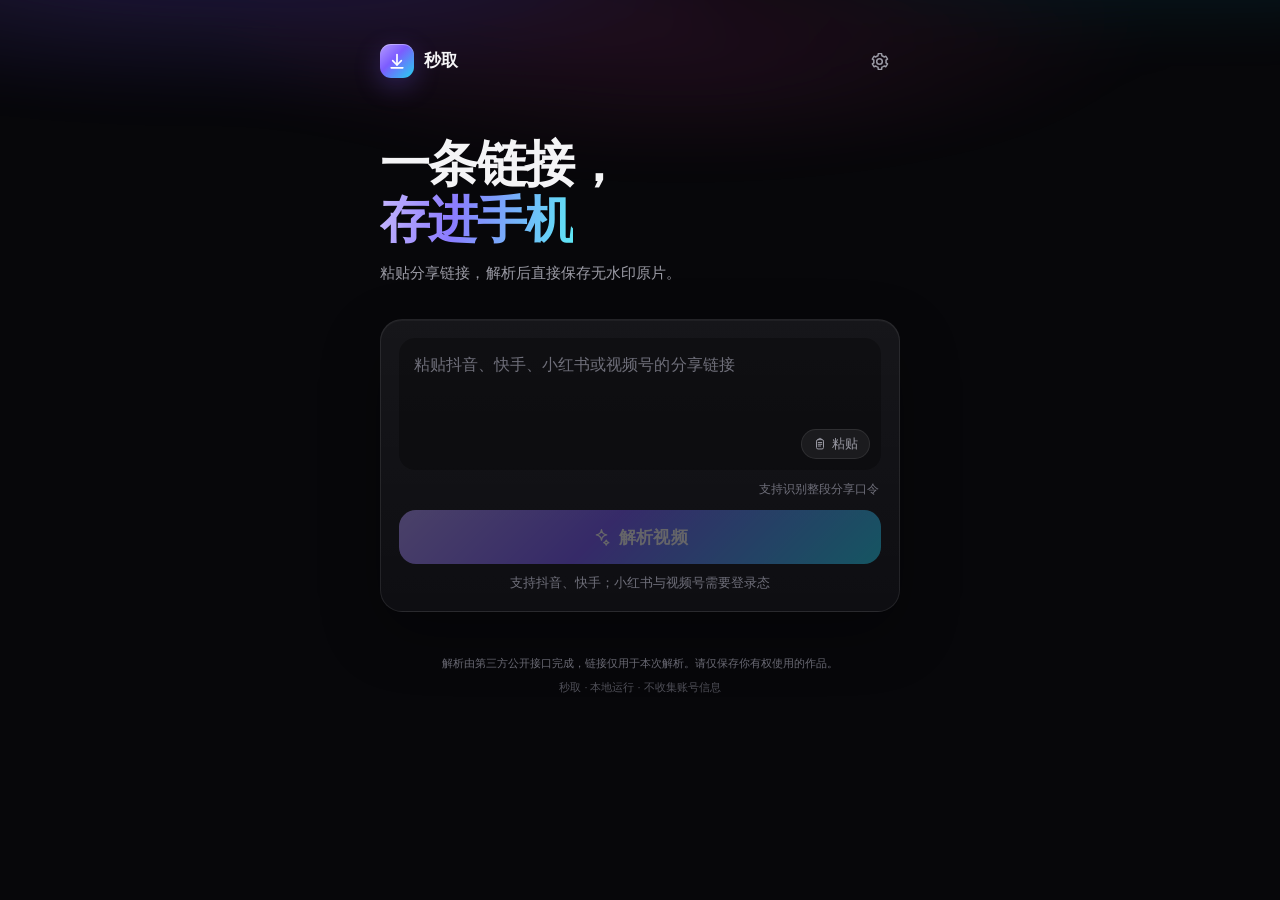
==== miaoqu/index.html @ e79fc60f "feat: 新增秒取短视频下载 PWA（抖音/快手/小红书链接解析）" ====
<!DOCTYPE html>
<html lang="zh-CN">
<head>
  <meta charset="utf-8">
  <meta name="viewport" content="width=device-width, initial-scale=1, viewport-fit=cover">
  <title>秒取 · 短视频下载</title>
  <meta name="description" content="粘贴分享链接，解析并保存抖音、快手、小红书、视频号短视频到手机。">
  <meta name="theme-color" content="#07070a">
  <meta name="color-scheme" content="dark">
  <meta name="apple-mobile-web-app-capable" content="yes">
  <meta name="mobile-web-app-capable" content="yes">
  <meta name="apple-mobile-web-app-status-bar-style" content="black-translucent">
  <meta name="apple-mobile-web-app-title" content="秒取">
  <meta name="format-detection" content="telephone=no">
  <link rel="manifest" href="./manifest.webmanifest">
  <link rel="apple-touch-icon" href="./icons/apple-touch-icon.png">
  <link rel="icon" href="./icons/icon-192.png" sizes="192x192">
  <link rel="icon" href="./icons/favicon-32.png" sizes="32x32">
  <link rel="stylesheet" href="./styles.css">
</head>
<body>
  <div class="aurora" aria-hidden="true"></div>

  <svg class="sprite" aria-hidden="true" focusable="false">
    <symbol id="i-gear" viewBox="0 0 24 24"><path d="M12 15.2a3.2 3.2 0 1 0 0-6.4 3.2 3.2 0 0 0 0 6.4Z"/><path d="M19.4 13.5a7.7 7.7 0 0 0 0-3l1.8-1.2-1.9-3.3-2 .9a7.8 7.8 0 0 0-2.6-1.5L14.4 3h-3.8l-.3 2.4a7.8 7.8 0 0 0-2.6 1.5l-2-.9L3.8 9.3l1.8 1.2a7.7 7.7 0 0 0 0 3l-1.8 1.2 1.9 3.3 2-.9a7.8 7.8 0 0 0 2.6 1.5l.3 2.4h3.8l.3-2.4a7.8 7.8 0 0 0 2.6-1.5l2 .9 1.9-3.3-1.8-1.2Z"/></symbol>
    <symbol id="i-paste" viewBox="0 0 24 24"><rect x="6" y="4.5" width="12" height="16" rx="2.6"/><path d="M9.5 4.5V3.8c0-.7.6-1.3 1.3-1.3h2.4c.7 0 1.3.6 1.3 1.3v.7"/><path d="M9 9.5h6M9 12.5h6M9 15.5h4"/></symbol>
    <symbol id="i-arrow-down" viewBox="0 0 24 24"><path d="M12 3.5v12"/><path d="m7.2 11.2 4.8 4.8 4.8-4.8"/><path d="M5 20.5h14"/></symbol>
    <symbol id="i-link" viewBox="0 0 24 24"><path d="M10.2 13.8a4.2 4.2 0 0 0 6 0l2.4-2.4a4.2 4.2 0 0 0-6-6l-1.2 1.2"/><path d="M13.8 10.2a4.2 4.2 0 0 0-6 0l-2.4 2.4a4.2 4.2 0 0 0 6 6l1.2-1.2"/></symbol>
    <symbol id="i-share" viewBox="0 0 24 24"><path d="M12 15.5V3.8"/><path d="m8.2 7.4 3.8-3.6 3.8 3.6"/><path d="M6 12.5H4.8c-1 0-1.8.8-1.8 1.8v4.1c0 1 .8 1.8 1.8 1.8h14.4c1 0 1.8-.8 1.8-1.8v-4.1c0-1-.8-1.8-1.8-1.8H18"/></symbol>
    <symbol id="i-play" viewBox="0 0 24 24"><path d="M8.4 5.6v12.8L19 12 8.4 5.6Z"/></symbol>
    <symbol id="i-close" viewBox="0 0 24 24"><path d="m6 6 12 12M18 6 6 18"/></symbol>
    <symbol id="i-trash" viewBox="0 0 24 24"><path d="M4.5 7h15"/><path d="M9.5 7V5.2c0-.7.6-1.2 1.2-1.2h2.6c.7 0 1.2.6 1.2 1.2V7"/><path d="M6.5 7l.8 12c0 .8.7 1.5 1.5 1.5h6.4c.8 0 1.5-.7 1.5-1.5l.8-12"/><path d="M10 11v5.5M14 11v5.5"/></symbol>
    <symbol id="i-check" viewBox="0 0 24 24"><path d="m5 12.5 4.2 4.2L19 7"/></symbol>
    <symbol id="i-spark" viewBox="0 0 24 24"><path d="M12 3.5c.6 3.9 2.6 5.9 6.5 6.5-3.9.6-5.9 2.6-6.5 6.5-.6-3.9-2.6-5.9-6.5-6.5 3.9-.6 5.9-2.6 6.5-6.5Z"/><path d="M18 16.5c.3 1.9 1.3 2.9 3.2 3.2-1.9.3-2.9 1.3-3.2 3.2-.3-1.9-1.3-2.9-3.2-3.2 1.9-.3 2.9-1.3 3.2-3.2Z"/></symbol>
  </svg>

  <main class="app" id="app">
    <header class="topbar">
      <a class="brand" href="./" aria-label="秒取首页">
        <span class="brand-mark" aria-hidden="true">
          <svg viewBox="0 0 24 24"><path d="M12 4.2v12.2"/><path d="m6.8 11.6 5.2 5.2 5.2-5.2"/><path d="M5 20.2h14"/></svg>
        </span>
        <span class="brand-text">秒取</span>
      </a>
      <button class="icon-btn" id="settingsBtn" type="button" aria-label="设置">
        <svg><use href="#i-gear"/></svg>
      </button>
    </header>

    <section class="hero">
      <h1>一条链接，<br><span class="grad-text">存进手机</span></h1>
      <p>粘贴分享链接，解析后直接保存无水印原片。</p>
    </section>

    <section class="parse-card" aria-labelledby="parseTitle">
      <h2 class="sr-only" id="parseTitle">粘贴链接</h2>
      <div class="input-wrap" id="inputWrap">
        <textarea id="linkInput" rows="3" inputmode="url" autocomplete="off" autocapitalize="off"
          spellcheck="false" placeholder="粘贴抖音、快手、小红书或视频号的分享链接"></textarea>
        <button class="paste-chip" id="pasteBtn" type="button">
          <svg><use href="#i-paste"/></svg>粘贴
        </button>
      </div>
      <div class="input-meta">
        <span class="platform-pill" id="platformPill" hidden>
          <i class="dot" aria-hidden="true"></i><span id="platformName">未识别</span>
        </span>
        <span class="meta-hint" id="metaHint">支持识别整段分享口令</span>
      </div>
      <button class="primary-btn" id="parseBtn" type="button" disabled>
        <span class="btn-label">
          <svg><use href="#i-spark"/></svg>
          <span id="parseBtnText">解析视频</span>
        </span>
        <span class="btn-spinner" aria-hidden="true"></span>
      </button>
      <p class="status-line" id="statusLine" role="status" aria-live="polite"></p>
    </section>

    <section class="result-section" id="resultSection" hidden aria-live="polite">
      <div class="section-head">
        <h2>解析结果</h2>
        <span class="engine-tag" id="engineTag"></span>
      </div>
      <article class="result-card" id="resultCard">
        <div class="cover-wrap" id="coverWrap">
          <img id="resultCover" alt="视频封面" loading="lazy" referrerpolicy="no-referrer">
          <div class="cover-shade" aria-hidden="true"></div>
          <span class="badge" id="resultPlatform"></span>
          <span class="duration" id="resultDuration" hidden></span>
          <button class="play-btn" id="previewBtn" type="button" aria-label="预览视频">
            <svg><use href="#i-play"/></svg>
          </button>
        </div>
        <div class="result-body">
          <h3 class="result-title" id="resultTitle"></h3>
          <div class="author-row" id="authorRow" hidden>
            <img class="avatar" id="authorAvatar" alt="" referrerpolicy="no-referrer">
            <span class="author-name" id="authorName"></span>
            <span class="result-size" id="resultSize"></span>
          </div>
          <p class="result-desc" id="resultDesc" hidden></p>
          <div class="result-actions">
            <button class="primary-btn small" id="saveBtn" type="button">
              <span class="btn-label">
                <svg><use href="#i-arrow-down"/></svg>
                <span id="saveBtnText">保存视频</span>
              </span>
              <span class="btn-spinner" aria-hidden="true"></span>
            </button>
            <div class="secondary-actions">
              <button class="ghost-btn" id="copyBtn" type="button">
                <svg><use href="#i-link"/></svg>直链
              </button>
              <button class="ghost-btn" id="shareBtn" type="button">
                <svg><use href="#i-share"/></svg>分享
              </button>
              <button class="ghost-btn" id="openBtn" type="button">
                <svg><use href="#i-link"/></svg>原作品
              </button>
            </div>
            <p class="save-hint" id="saveHint"></p>
          </div>
        </div>
      </article>

      <div class="gallery" id="gallery" hidden>
        <div class="section-head"><h2>图集</h2><span class="engine-tag" id="galleryCount"></span></div>
        <div class="gallery-grid" id="galleryGrid"></div>
      </div>
    </section>

    <section class="history-section" id="historySection" hidden>
      <div class="section-head">
        <h2>最近解析</h2>
        <button class="text-btn" id="clearHistoryBtn" type="button">清空</button>
      </div>
      <div class="history-list" id="historyList"></div>
    </section>

    <footer class="foot">
      <p>解析由第三方公开接口完成，链接仅用于本次解析。请仅保存你有权使用的作品。</p>
      <p class="foot-dim">秒取 · 本地运行 · 不收集账号信息</p>
    </footer>
  </main>

  <!-- 预览 -->
  <div class="modal" id="previewModal" hidden role="dialog" aria-modal="true" aria-label="视频预览">
    <div class="modal-backdrop" data-close="preview"></div>
    <div class="preview-shell">
      <button class="modal-close" id="previewClose" type="button" aria-label="关闭预览">
        <svg><use href="#i-close"/></svg>
      </button>
      <video id="previewVideo" controls playsinline preload="metadata" referrerpolicy="no-referrer"></video>
      <p class="preview-tip" id="previewTip">若视频无法播放，可直接保存到手机后观看</p>
    </div>
  </div>

  <!-- 设置 -->
  <div class="modal sheet-modal" id="settingsModal" hidden role="dialog" aria-modal="true" aria-labelledby="settingsTitle">
    <div class="modal-backdrop" data-close="settings"></div>
    <div class="sheet">
      <div class="sheet-grab" aria-hidden="true"></div>
      <div class="sheet-head">
        <h2 id="settingsTitle">设置</h2>
        <button class="icon-btn" id="settingsClose" type="button" aria-label="关闭设置">
          <svg><use href="#i-close"/></svg>
        </button>
      </div>
      <div class="sheet-body">
        <section class="setting-group">
          <h3>解析引擎</h3>
          <label class="field">
            <span>优先方式</span>
            <select id="engineSelect">
              <option value="auto">自动（推荐）</option>
              <option value="public">只用公共接口</option>
              <option value="custom">只用自定义服务</option>
            </select>
          </label>
          <p class="hint">自动模式会先用公共接口，失败后再尝试自定义服务。</p>
        </section>

        <section class="setting-group">
          <h3>自定义解析服务</h3>
          <label class="field">
            <span>服务地址</span>
            <input id="customBase" type="url" placeholder="https://your-host/api/v1/parse" autocapitalize="off" spellcheck="false">
          </label>
          <label class="field">
            <span>访问密钥（可选）</span>
            <input id="customKey" type="password" placeholder="X-API-Key" autocomplete="off">
          </label>
          <p class="hint">兼容 media-parser 的 <code>/api/v1/parse?url=</code>，也兼容返回 <code>data.video_url</code> 或 <code>data.url</code> 的接口。服务需允许跨域；小红书、视频号建议接入带登录态的自建服务。</p>
          <button class="ghost-btn wide" id="testCustomBtn" type="button">测试服务</button>
        </section>

        <section class="setting-group">
          <h3>保存方式</h3>
          <label class="field">
            <span>iPhone 保存</span>
            <select id="iosSaveSelect">
              <option value="share">系统分享面板（可存相册）</option>
              <option value="download">直接下载到文件</option>
            </select>
          </label>
          <p class="hint">iOS 无法像安卓一样直接写入相册，分享面板里选择「存储视频」最稳。</p>
        </section>

        <section class="setting-group">
          <h3>其他</h3>
          <button class="ghost-btn wide danger" id="clearAllBtn" type="button">
            <svg><use href="#i-trash"/></svg>清除历史与设置
          </button>
          <p class="hint" id="aboutLine">秒取 v1.0 · 纯本地 PWA · 不收集任何账号信息</p>
        </section>

        <section class="setting-group note-group">
          <h3>关于平台限制</h3>
          <p class="hint">抖音、快手可直接解析。小红书、视频号的公开接口需要登录态，可能失败；可在上方填写自建 media-parser 服务。视频号本身不提供公开网页下载能力。</p>
        </section>
      </div>
    </div>
  </div>

  <div class="toast" id="toast" role="status" aria-live="polite"></div>

  <script src="./app.js" defer></script>
</body>
</html>
---- miaoqu/styles.css ----
:root {
  --bg: #07070a;
  --bg-soft: #0c0c11;
  --card: rgba(255, 255, 255, 0.052);
  --card-strong: rgba(255, 255, 255, 0.075);
  --line: rgba(255, 255, 255, 0.085);
  --line-strong: rgba(255, 255, 255, 0.14);
  --text: #f4f4f6;
  --muted: #9b9ba5;
  --muted-2: #6f6f7a;
  --accent: #a78bfa;
  --accent-2: #22d3ee;
  --grad: linear-gradient(135deg, #b49bff 0%, #7c5cff 42%, #23d3ee 100%);
  --radius: 22px;
  --safe-top: env(safe-area-inset-top, 0px);
  --safe-bottom: env(safe-area-inset-bottom, 0px);
  --ease: cubic-bezier(0.22, 0.8, 0.28, 1);
}

* { box-sizing: border-box; }

/* 显示类样式优先级高于 hidden 属性，这里统一兜底 */
[hidden] { display: none !important; }

html {
  -webkit-text-size-adjust: 100%;
  background: var(--bg);
}

body {
  margin: 0;
  min-height: 100dvh;
  color: var(--text);
  background: var(--bg);
  font-family: -apple-system, BlinkMacSystemFont, "SF Pro Text", "PingFang SC",
    "Hiragino Sans GB", "Microsoft YaHei", "Helvetica Neue", Arial, sans-serif;
  font-size: 16px;
  line-height: 1.5;
  -webkit-font-smoothing: antialiased;
  -webkit-tap-highlight-color: transparent;
  overflow-x: hidden;
}

button, input, textarea, select { font: inherit; color: inherit; }
button { border: 0; background: none; cursor: pointer; }
img, video { display: block; max-width: 100%; }
h1, h2, h3, p { margin: 0; }
a { color: inherit; text-decoration: none; }

.sr-only {
  position: absolute; width: 1px; height: 1px; padding: 0; margin: -1px;
  overflow: hidden; clip: rect(0 0 0 0); white-space: nowrap; border: 0;
}

.sprite { position: absolute; width: 0; height: 0; overflow: hidden; }
.sprite symbol { fill: none; stroke: currentColor; stroke-width: 1.7; stroke-linecap: round; stroke-linejoin: round; }

.aurora {
  position: fixed;
  inset: -20% -30% auto -30%;
  height: 62vh;
  pointer-events: none;
  background:
    radial-gradient(42% 48% at 28% 18%, rgba(124, 92, 255, 0.28), transparent 70%),
    radial-gradient(38% 42% at 78% 12%, rgba(34, 211, 238, 0.16), transparent 72%),
    radial-gradient(34% 34% at 52% 40%, rgba(255, 92, 180, 0.10), transparent 70%);
  filter: blur(28px) saturate(120%);
  opacity: 0.95;
  z-index: 0;
}

.app {
  position: relative;
  z-index: 1;
  width: 100%;
  max-width: 560px;
  margin: 0 auto;
  padding: calc(var(--safe-top) + 18px) 20px calc(var(--safe-bottom) + 36px);
}

/* ---------- 顶栏 ---------- */
.topbar {
  display: flex;
  align-items: center;
  justify-content: space-between;
  margin-bottom: 42px;
}

.brand {
  display: inline-flex;
  align-items: center;
  gap: 10px;
}

.brand-mark {
  display: grid;
  place-items: center;
  width: 34px;
  height: 34px;
  border-radius: 11px;
  background: var(--grad);
  box-shadow: 0 8px 26px rgba(124, 92, 255, 0.28), inset 0 1px 0 rgba(255, 255, 255, 0.35);
}

.brand-mark svg {
  width: 20px; height: 20px;
  fill: none; stroke: #fff; stroke-width: 2; stroke-linecap: round; stroke-linejoin: round;
}

.brand-text {
  font-size: 17px;
  font-weight: 650;
  letter-spacing: 0.02em;
}

.icon-btn {
  display: grid;
  place-items: center;
  width: 42px;
  height: 42px;
  border-radius: 50%;
  color: var(--muted);
  transition: background 0.2s var(--ease), color 0.2s var(--ease), transform 0.2s var(--ease);
}

.icon-btn svg { width: 21px; height: 21px; fill: none; stroke: currentColor; stroke-width: 1.65; stroke-linecap: round; stroke-linejoin: round; }

@media (hover: hover) {
  .icon-btn:hover { background: var(--card-strong); color: var(--text); }
}
.icon-btn:active { transform: scale(0.94); background: var(--card-strong); }

/* ---------- 主标题 ---------- */
.hero { margin-bottom: 28px; }

.hero h1 {
  font-size: clamp(38px, 10.4vw, 50px);
  line-height: 1.12;
  letter-spacing: -0.035em;
  font-weight: 680;
}

.grad-text {
  background: linear-gradient(100deg, #c4b5fd 0%, #8b7cff 38%, #5ee7f5 100%);
  -webkit-background-clip: text;
  background-clip: text;
  color: transparent;
}

.hero p {
  margin-top: 14px;
  color: var(--muted);
  font-size: 15px;
  letter-spacing: 0.005em;
}

/* ---------- 输入卡片 ---------- */
.parse-card {
  padding: 16px;
  border: 1px solid var(--line);
  border-radius: var(--radius);
  background:
    linear-gradient(180deg, rgba(255, 255, 255, 0.055), rgba(255, 255, 255, 0.022)),
    rgba(10, 10, 15, 0.6);
  box-shadow: 0 22px 60px rgba(0, 0, 0, 0.32), inset 0 1px 0 rgba(255, 255, 255, 0.045);
  backdrop-filter: blur(18px);
  -webkit-backdrop-filter: blur(18px);
}

.input-wrap {
  position: relative;
  border-radius: 16px;
  background: rgba(0, 0, 0, 0.28);
  border: 1px solid transparent;
  transition: border-color 0.22s var(--ease), box-shadow 0.22s var(--ease);
}

.input-wrap.is-focus {
  border-color: rgba(167, 139, 250, 0.5);
  box-shadow: 0 0 0 4px rgba(124, 92, 255, 0.10);
}

#linkInput {
  display: block;
  width: 100%;
  min-height: 104px;
  padding: 14px 14px 42px;
  border: 0;
  outline: 0;
  resize: none;
  background: transparent;
  font-size: 16px;
  line-height: 1.55;
  letter-spacing: 0.002em;
}

#linkInput::placeholder { color: var(--muted-2); }

.paste-chip {
  position: absolute;
  right: 10px;
  bottom: 10px;
  display: inline-flex;
  align-items: center;
  gap: 5px;
  height: 30px;
  padding: 0 11px;
  border-radius: 999px;
  border: 1px solid var(--line);
  background: rgba(255, 255, 255, 0.06);
  color: var(--muted);
  font-size: 12.5px;
  transition: background 0.2s var(--ease), color 0.2s var(--ease);
}

.paste-chip svg { width: 14px; height: 14px; fill: none; stroke: currentColor; stroke-width: 1.7; stroke-linecap: round; stroke-linejoin: round; }
.paste-chip:active { background: rgba(255, 255, 255, 0.13); color: var(--text); }

@media (hover: hover) {
  .paste-chip:hover { background: rgba(255, 255, 255, 0.11); color: var(--text); }
}

.input-meta {
  display: flex;
  align-items: center;
  gap: 10px;
  min-height: 22px;
  padding: 10px 2px 12px;
}

.platform-pill {
  display: inline-flex;
  align-items: center;
  gap: 6px;
  height: 24px;
  padding: 0 9px;
  border-radius: 999px;
  background: rgba(255, 255, 255, 0.06);
  color: var(--muted);
  font-size: 12px;
  letter-spacing: 0.01em;
}

.platform-pill .dot {
  width: 6px; height: 6px; border-radius: 50%;
  background: var(--muted);
  box-shadow: 0 0 8px currentColor;
}

.platform-pill[data-platform="douyin"] .dot { background: #22d3ee; color: #22d3ee; }
.platform-pill[data-platform="kuaishou"] .dot { background: #ff8a4c; color: #ff8a4c; }
.platform-pill[data-platform="xhs"] .dot { background: #ff5c8a; color: #ff5c8a; }
.platform-pill[data-platform="wechat"] .dot { background: #07c160; color: #07c160; }
.platform-pill[data-platform="bilibili"] .dot { background: #fb7299; color: #fb7299; }

.meta-hint {
  margin-left: auto;
  color: var(--muted-2);
  font-size: 12px;
  white-space: nowrap;
  overflow: hidden;
  text-overflow: ellipsis;
}

/* ---------- 按钮 ---------- */
.primary-btn {
  position: relative;
  display: flex;
  align-items: center;
  justify-content: center;
  width: 100%;
  height: 54px;
  padding: 0 20px;
  border-radius: 17px;
  background: var(--grad);
  color: #fff;
  font-size: 16.5px;
  font-weight: 650;
  letter-spacing: 0.01em;
  box-shadow: 0 12px 34px rgba(110, 86, 255, 0.28), inset 0 1px 0 rgba(255, 255, 255, 0.28);
  transition: transform 0.18s var(--ease), box-shadow 0.18s var(--ease), opacity 0.18s var(--ease);
  overflow: hidden;
}

.primary-btn:active { transform: scale(0.985); box-shadow: 0 6px 22px rgba(110, 86, 255, 0.24); }
.primary-btn:disabled { opacity: 0.36; box-shadow: none; cursor: default; }

.primary-btn .btn-label {
  display: inline-flex;
  align-items: center;
  gap: 8px;
}

.primary-btn svg {
  width: 19px; height: 19px;
  fill: none; stroke: currentColor; stroke-width: 1.9; stroke-linecap: round; stroke-linejoin: round;
}

.primary-btn.small { height: 50px; border-radius: 15px; font-size: 16px; }

.btn-spinner {
  position: absolute;
  width: 19px; height: 19px;
  border-radius: 50%;
  border: 2px solid rgba(255, 255, 255, 0.3);
  border-top-color: #fff;
  opacity: 0;
  animation: spin 0.8s linear infinite;
}

.primary-btn.is-loading .btn-label { opacity: 0; }
.primary-btn.is-loading .btn-spinner { opacity: 1; }
.primary-btn.is-loading { pointer-events: none; }

.primary-btn.is-progress { pointer-events: none; }
.primary-btn.is-progress::after {
  content: "";
  position: absolute;
  left: 0;
  bottom: 0;
  width: var(--p, 0%);
  height: 3px;
  border-radius: 0 99px 99px 0;
  background: rgba(255, 255, 255, 0.8);
  transition: width 0.2s linear;
}

@keyframes spin { to { transform: rotate(360deg); } }

.status-line {
  min-height: 18px;
  margin-top: 10px;
  color: var(--muted-2);
  font-size: 12.5px;
  text-align: center;
  line-height: 1.55;
  transition: color 0.2s var(--ease);
}

.status-line.is-error { color: var(--muted); }

/* ---------- 结果 ---------- */
.result-section { margin-top: 34px; animation: rise 0.42s var(--ease) both; }

.section-head {
  display: flex;
  align-items: center;
  justify-content: space-between;
  gap: 12px;
  margin-bottom: 12px;
  padding: 0 2px;
}

.section-head h2 {
  font-size: 15px;
  font-weight: 600;
  color: var(--text);
  letter-spacing: 0.01em;
}

.engine-tag {
  color: var(--muted-2);
  font-size: 11.5px;
  letter-spacing: 0.02em;
}

.result-card {
  overflow: hidden;
  border: 1px solid var(--line);
  border-radius: var(--radius);
  background: linear-gradient(180deg, rgba(255, 255, 255, 0.055), rgba(255, 255, 255, 0.025));
  box-shadow: 0 24px 60px rgba(0, 0, 0, 0.34), inset 0 1px 0 rgba(255, 255, 255, 0.04);
}

.cover-wrap {
  position: relative;
  aspect-ratio: 16 / 10;
  background:
    radial-gradient(80% 80% at 30% 20%, rgba(124, 92, 255, 0.22), transparent 70%),
    #111116;
  overflow: hidden;
}

.cover-wrap img {
  width: 100%; height: 100%;
  object-fit: cover;
  opacity: 0;
  transition: opacity 0.5s var(--ease), transform 0.6s var(--ease);
}

.cover-wrap img.is-loaded { opacity: 1; }
.cover-shade {
  position: absolute; inset: 0;
  background: linear-gradient(180deg, rgba(0, 0, 0, 0.16) 0%, transparent 34%, rgba(0, 0, 0, 0.62) 100%);
  pointer-events: none;
}

.badge {
  position: absolute;
  top: 12px; left: 12px;
  display: inline-flex;
  align-items: center;
  height: 24px;
  padding: 0 10px;
  border-radius: 999px;
  background: rgba(8, 8, 12, 0.58);
  border: 1px solid rgba(255, 255, 255, 0.14);
  backdrop-filter: blur(10px);
  -webkit-backdrop-filter: blur(10px);
  font-size: 11.5px;
  color: rgba(255, 255, 255, 0.9);
  letter-spacing: 0.02em;
}

.duration {
  position: absolute;
  right: 12px; bottom: 12px;
  padding: 3px 8px;
  border-radius: 7px;
  background: rgba(8, 8, 12, 0.6);
  font-size: 11px;
  color: rgba(255, 255, 255, 0.88);
  font-variant-numeric: tabular-nums;
  backdrop-filter: blur(8px);
  -webkit-backdrop-filter: blur(8px);
}

.play-btn {
  position: absolute;
  top: 50%; left: 50%;
  display: grid;
  place-items: center;
  width: 58px; height: 58px;
  margin: -29px 0 0 -29px;
  border-radius: 50%;
  background: rgba(255, 255, 255, 0.16);
  border: 1px solid rgba(255, 255, 255, 0.3);
  backdrop-filter: blur(14px) saturate(140%);
  -webkit-backdrop-filter: blur(14px) saturate(140%);
  box-shadow: 0 10px 34px rgba(0, 0, 0, 0.36);
  transition: transform 0.2s var(--ease), background 0.2s var(--ease);
}

.play-btn svg {
  width: 25px; height: 25px; margin-left: 3px;
  fill: #fff; stroke: none;
  filter: drop-shadow(0 1px 2px rgba(0, 0, 0, 0.3));
}

.play-btn:active { transform: scale(0.92); background: rgba(255, 255, 255, 0.24); }

.result-body { padding: 16px 16px 18px; }

.result-title {
  font-size: 16px;
  font-weight: 600;
  line-height: 1.45;
  letter-spacing: 0.005em;
  display: -webkit-box;
  -webkit-line-clamp: 2;
  -webkit-box-orient: vertical;
  overflow: hidden;
  word-break: break-word;
}

.author-row {
  display: flex;
  align-items: center;
  gap: 8px;
  margin-top: 10px;
  color: var(--muted);
  font-size: 12.5px;
}

.avatar {
  width: 24px; height: 24px;
  border-radius: 50%;
  object-fit: cover;
  background: rgba(255, 255, 255, 0.08);
}

.author-name { max-width: 48%; overflow: hidden; text-overflow: ellipsis; white-space: nowrap; }
.result-size { margin-left: auto; color: var(--muted-2); font-variant-numeric: tabular-nums; }

.result-desc {
  margin-top: 10px;
  color: var(--muted-2);
  font-size: 12.5px;
  line-height: 1.6;
  display: -webkit-box;
  -webkit-line-clamp: 2;
  -webkit-box-orient: vertical;
  overflow: hidden;
  word-break: break-word;
}

.result-actions { margin-top: 16px; }

.secondary-actions {
  display: grid;
  grid-template-columns: repeat(3, 1fr);
  gap: 8px;
  margin-top: 10px;
}

.ghost-btn {
  display: inline-flex;
  align-items: center;
  justify-content: center;
  gap: 6px;
  height: 42px;
  padding: 0 12px;
  border-radius: 13px;
  border: 1px solid var(--line);
  background: rgba(255, 255, 255, 0.035);
  color: var(--muted);
  font-size: 13px;
  transition: background 0.18s var(--ease), color 0.18s var(--ease), transform 0.18s var(--ease);
}

.ghost-btn svg { width: 16px; height: 16px; fill: none; stroke: currentColor; stroke-width: 1.7; stroke-linecap: round; stroke-linejoin: round; }
.ghost-btn:active { background: rgba(255, 255, 255, 0.09); color: var(--text); transform: scale(0.98); }
.ghost-btn.wide { width: 100%; margin-top: 4px; height: 46px; }
.ghost-btn.danger { color: var(--muted); }

@media (hover: hover) {
  .ghost-btn:hover { background: rgba(255, 255, 255, 0.075); color: var(--text); }
}

.save-hint {
  margin-top: 9px;
  color: var(--muted-2);
  font-size: 11.5px;
  line-height: 1.55;
  text-align: center;
}

/* ---------- 图集 ---------- */
.gallery { margin-top: 26px; }
.gallery-grid { display: grid; grid-template-columns: repeat(3, 1fr); gap: 6px; }
.gallery-item {
  position: relative;
  aspect-ratio: 3 / 4;
  overflow: hidden;
  border-radius: 12px;
  background: rgba(255, 255, 255, 0.05);
  border: 1px solid var(--line);
}
.gallery-item img { width: 100%; height: 100%; object-fit: cover; }
.gallery-item button {
  position: absolute; inset: auto 6px 6px auto;
  display: grid; place-items: center;
  width: 28px; height: 28px;
  border-radius: 50%;
  background: rgba(8, 8, 12, 0.62);
  color: #fff;
  backdrop-filter: blur(8px);
  -webkit-backdrop-filter: blur(8px);
}
.gallery-item button svg { width: 14px; height: 14px; fill: none; stroke: currentColor; stroke-width: 2; stroke-linecap: round; stroke-linejoin: round; }

/* ---------- 历史 ---------- */
.history-section { margin-top: 34px; animation: rise 0.42s var(--ease) both; }

.text-btn {
  color: var(--muted-2);
  font-size: 12.5px;
  padding: 4px 2px;
}
.text-btn:active { color: var(--text); }

.history-list { display: flex; flex-direction: column; gap: 8px; }

.history-item {
  display: flex;
  align-items: center;
  gap: 12px;
  width: 100%;
  overflow: hidden;
  padding: 9px 10px;
  border-radius: 16px;
  border: 1px solid transparent;
  background: rgba(255, 255, 255, 0.028);
  text-align: left;
  transition: background 0.2s var(--ease), border-color 0.2s var(--ease);
}

.history-item:active { background: rgba(255, 255, 255, 0.07); border-color: var(--line); }

.history-thumb {
  position: relative;
  flex: 0 0 54px;
  width: 54px; height: 54px;
  overflow: hidden;
  border-radius: 12px;
  background: rgba(255, 255, 255, 0.06);
}

.history-thumb img { width: 100%; height: 100%; object-fit: cover; }

.history-main { min-width: 0; flex: 1; overflow: hidden; }
.history-title {
  display: block;
  max-width: 100%;
  font-size: 13.5px;
  color: var(--text);
  white-space: nowrap;
  overflow: hidden;
  text-overflow: ellipsis;
  letter-spacing: 0.005em;
}
.history-sub {
  display: block;
  max-width: 100%;
  margin-top: 3px;
  color: var(--muted-2);
  font-size: 11.5px;
  white-space: nowrap;
  overflow: hidden;
  text-overflow: ellipsis;
}
.history-state {
  flex: 0 0 auto;
  color: var(--muted-2);
  font-size: 11px;
  display: inline-flex;
  align-items: center;
  gap: 3px;
}
.history-state svg { width: 13px; height: 13px; fill: none; stroke: currentColor; stroke-width: 2; stroke-linecap: round; stroke-linejoin: round; }

/* ---------- 页脚 ---------- */
.foot {
  margin-top: 42px;
  padding: 0 6px;
  color: var(--muted-2);
  font-size: 11px;
  line-height: 1.65;
  text-align: center;
}
.foot-dim { margin-top: 6px; opacity: 0.7; }

/* ---------- 弹层 ---------- */
.modal { position: fixed; inset: 0; z-index: 40; }
.modal[hidden] { display: none; }
.modal-backdrop {
  position: absolute; inset: 0;
  background: rgba(0, 0, 0, 0.66);
  backdrop-filter: blur(6px);
  -webkit-backdrop-filter: blur(6px);
  animation: fade 0.24s var(--ease) both;
}

.modal-close {
  position: absolute;
  top: calc(var(--safe-top) + 14px);
  right: 16px;
  z-index: 2;
  display: grid; place-items: center;
  width: 40px; height: 40px;
  border-radius: 50%;
  background: rgba(255, 255, 255, 0.1);
  color: #fff;
  backdrop-filter: blur(10px);
  -webkit-backdrop-filter: blur(10px);
}
.modal-close svg { width: 19px; height: 19px; fill: none; stroke: currentColor; stroke-width: 1.9; stroke-linecap: round; }

.preview-shell {
  position: absolute;
  inset: 0;
  display: flex;
  flex-direction: column;
  align-items: center;
  justify-content: center;
  gap: 14px;
  padding: 60px 14px calc(var(--safe-bottom) + 30px);
  animation: rise 0.3s var(--ease) both;
}

#previewVideo {
  width: 100%;
  max-height: 74vh;
  border-radius: 14px;
  background: #000;
  box-shadow: 0 30px 80px rgba(0, 0, 0, 0.6);
  object-fit: contain;
}

.preview-tip { color: var(--muted-2); font-size: 11.5px; text-align: center; }

/* 设置面板 */
.sheet-modal { display: flex; align-items: flex-end; }

.sheet {
  position: relative;
  z-index: 1;
  width: 100%;
  max-width: 560px;
  max-height: 90dvh;
  margin: 0 auto;
  display: flex;
  flex-direction: column;
  border-radius: 26px 26px 0 0;
  border: 1px solid var(--line);
  border-bottom: 0;
  background: linear-gradient(180deg, #141419 0%, #0b0b10 100%);
  box-shadow: 0 -20px 70px rgba(0, 0, 0, 0.5);
  animation: sheetUp 0.36s var(--ease) both;
}

.sheet-grab {
  width: 36px; height: 4px;
  margin: 9px auto 2px;
  border-radius: 99px;
  background: rgba(255, 255, 255, 0.18);
}

.sheet-head {
  display: flex;
  align-items: center;
  justify-content: space-between;
  padding: 6px 16px 10px 20px;
}

.sheet-head h2 { font-size: 18px; font-weight: 650; letter-spacing: 0.01em; }

.sheet-body {
  min-height: 0;
  overflow-y: auto;
  -webkit-overflow-scrolling: touch;
  padding: 0 20px calc(var(--safe-bottom) + 26px);
  overscroll-behavior: contain;
}

.setting-group {
  padding: 18px 0;
  border-top: 1px solid rgba(255, 255, 255, 0.06);
}
.setting-group:first-child { border-top: 0; padding-top: 6px; }
.setting-group h3 {
  margin-bottom: 12px;
  font-size: 12.5px;
  font-weight: 600;
  color: var(--muted);
  letter-spacing: 0.06em;
}

.field { display: block; margin-bottom: 12px; }
.field > span {
  display: block;
  margin-bottom: 7px;
  color: var(--muted-2);
  font-size: 12px;
}

.field input, .field select {
  width: 100%;
  height: 46px;
  padding: 0 13px;
  border-radius: 13px;
  border: 1px solid var(--line);
  background: rgba(0, 0, 0, 0.3);
  font-size: 16px;
  outline: none;
  transition: border-color 0.2s var(--ease), box-shadow 0.2s var(--ease);
  -webkit-appearance: none;
  appearance: none;
}

.field select {
  background-image: linear-gradient(45deg, transparent 50%, var(--muted) 50%), linear-gradient(135deg, var(--muted) 50%, transparent 50%);
  background-position: calc(100% - 18px) 20px, calc(100% - 13px) 20px;
  background-size: 5px 5px, 5px 5px;
  background-repeat: no-repeat;
}

.field input:focus, .field select:focus {
  border-color: rgba(167, 139, 250, 0.5);
  box-shadow: 0 0 0 4px rgba(124, 92, 255, 0.10);
}

.hint {
  color: var(--muted-2);
  font-size: 11.5px;
  line-height: 1.65;
}

.hint code {
  padding: 1px 4px;
  border-radius: 4px;
  background: rgba(255, 255, 255, 0.07);
  font-size: 10.5px;
  font-family: ui-monospace, "SF Mono", Menlo, monospace;
}

.note-group { padding-bottom: 8px; }

/* ---------- Toast ---------- */
.toast {
  position: fixed;
  left: 50%;
  bottom: calc(var(--safe-bottom) + 26px);
  z-index: 60;
  max-width: min(86vw, 420px);
  padding: 11px 17px;
  border-radius: 999px;
  border: 1px solid rgba(255, 255, 255, 0.12);
  background: rgba(20, 20, 26, 0.92);
  color: rgba(255, 255, 255, 0.9);
  font-size: 13px;
  line-height: 1.45;
  text-align: center;
  box-shadow: 0 14px 40px rgba(0, 0, 0, 0.4);
  backdrop-filter: blur(14px);
  -webkit-backdrop-filter: blur(14px);
  opacity: 0;
  transform: translate(-50%, 12px);
  pointer-events: none;
  transition: opacity 0.24s var(--ease), transform 0.24s var(--ease);
}

.toast.is-show { opacity: 1; transform: translate(-50%, 0); }

/* ---------- 动画 ---------- */
@keyframes rise {
  from { opacity: 0; transform: translateY(12px); }
  to { opacity: 1; transform: translateY(0); }
}
@keyframes fade { from { opacity: 0; } to { opacity: 1; } }
@keyframes sheetUp {
  from { transform: translateY(24px); opacity: 0.6; }
  to { transform: translateY(0); opacity: 1; }
}

@media (prefers-reduced-motion: reduce) {
  *, *::before, *::after {
    animation-duration: 0.001ms !important;
    animation-iteration-count: 1 !important;
    transition-duration: 0.001ms !important;
    scroll-behavior: auto !important;
  }
}

@media (min-width: 700px) {
  .app { padding-top: 40px; }
  .topbar { margin-bottom: 54px; }
  .hero { margin-bottom: 34px; }
  .parse-card { padding: 18px; }
  .result-body { padding: 18px 18px 20px; }
}
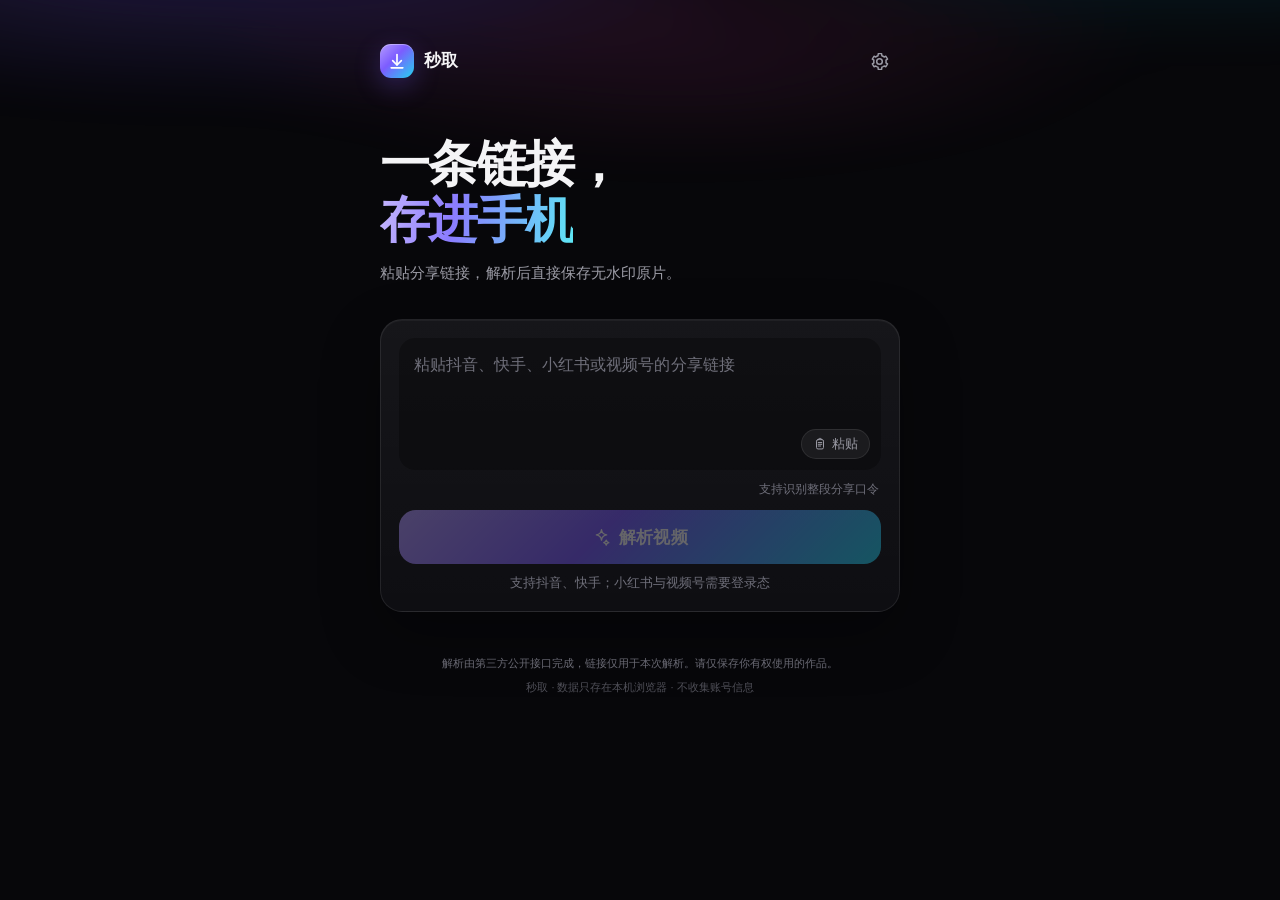
==== commit a1b3aa06: "fix: 页脚文案改为网页版说明，缓存版本升到 v2" ====
--- a/miaoqu/index.html
+++ b/miaoqu/index.html
@@ -140,7 +140,7 @@
 
     <footer class="foot">
       <p>解析由第三方公开接口完成，链接仅用于本次解析。请仅保存你有权使用的作品。</p>
-      <p class="foot-dim">秒取 · 本地运行 · 不收集账号信息</p>
+      <p class="foot-dim">秒取 · 数据只存在本机浏览器 · 不收集账号信息</p>
     </footer>
   </main>
 
@@ -212,7 +212,7 @@
           <button class="ghost-btn wide danger" id="clearAllBtn" type="button">
             <svg><use href="#i-trash"/></svg>清除历史与设置
           </button>
-          <p class="hint" id="aboutLine">秒取 v1.0 · 纯本地 PWA · 不收集任何账号信息</p>
+          <p class="hint" id="aboutLine">秒取 v1.0 · 网页版 · 数据只存在本机浏览器</p>
         </section>
 
         <section class="setting-group note-group">
